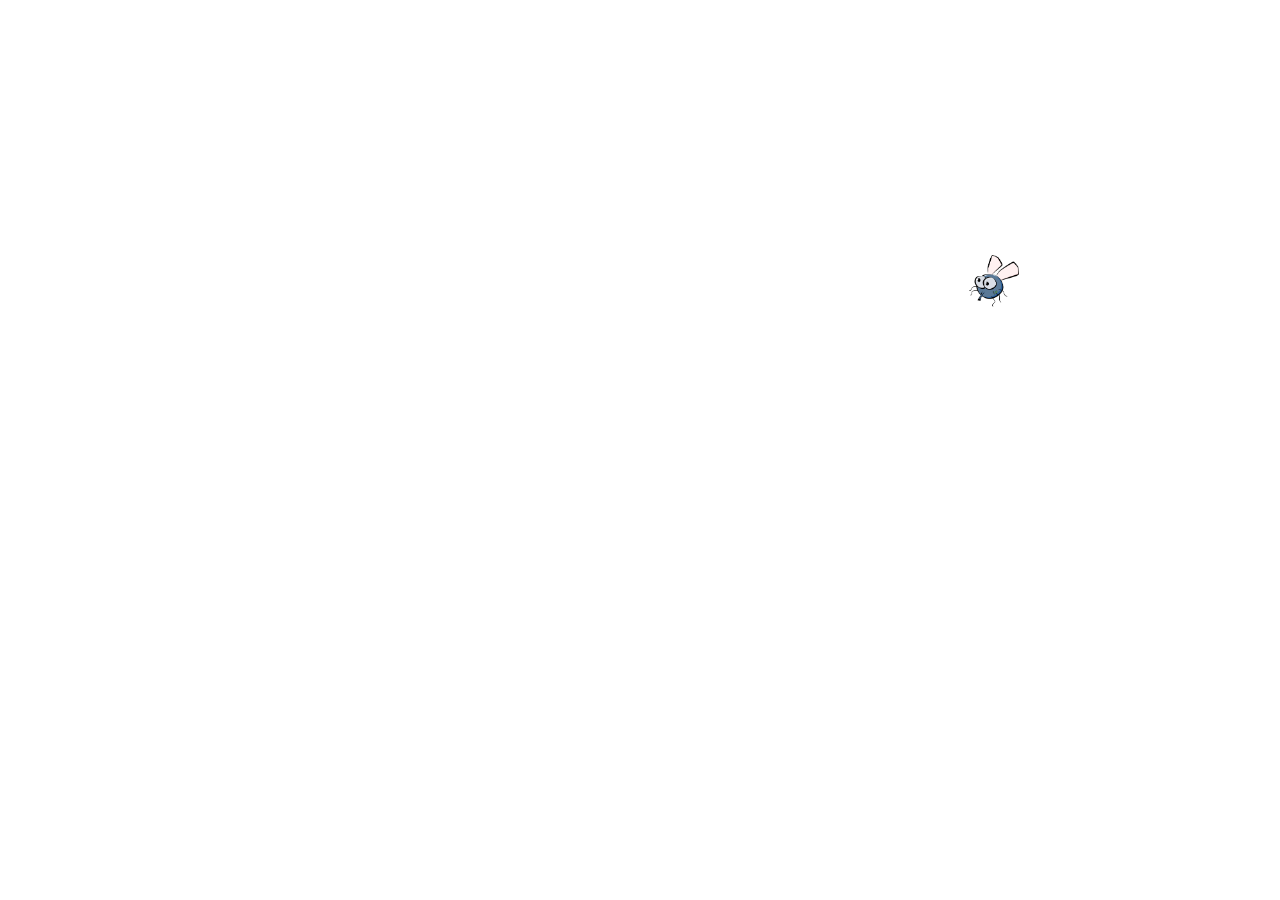
==== app.html @ ed1d7646 "Criando a estrutura do App e implementando js" ====
<!DOCTYPE html>
<html lang="pt_br">
<head>
    <meta charset="UTF-8">
    <meta http-equiv="X-UA-Compatible" content="IE=edge">
    <meta name="viewport" content="width=device-width, initial-scale=1.0">
    <link rel="stylesheet" href="./css/style.css">
    <title>Mata Mosquito</title>
   
</head>
<body onresize="ajustaTAmanhoPalcoJogo()">
    
</body>
 <script src="./jogo.js"></script>

</html>
---- css/style.css ----
.mosca{
    width: 50px;
}
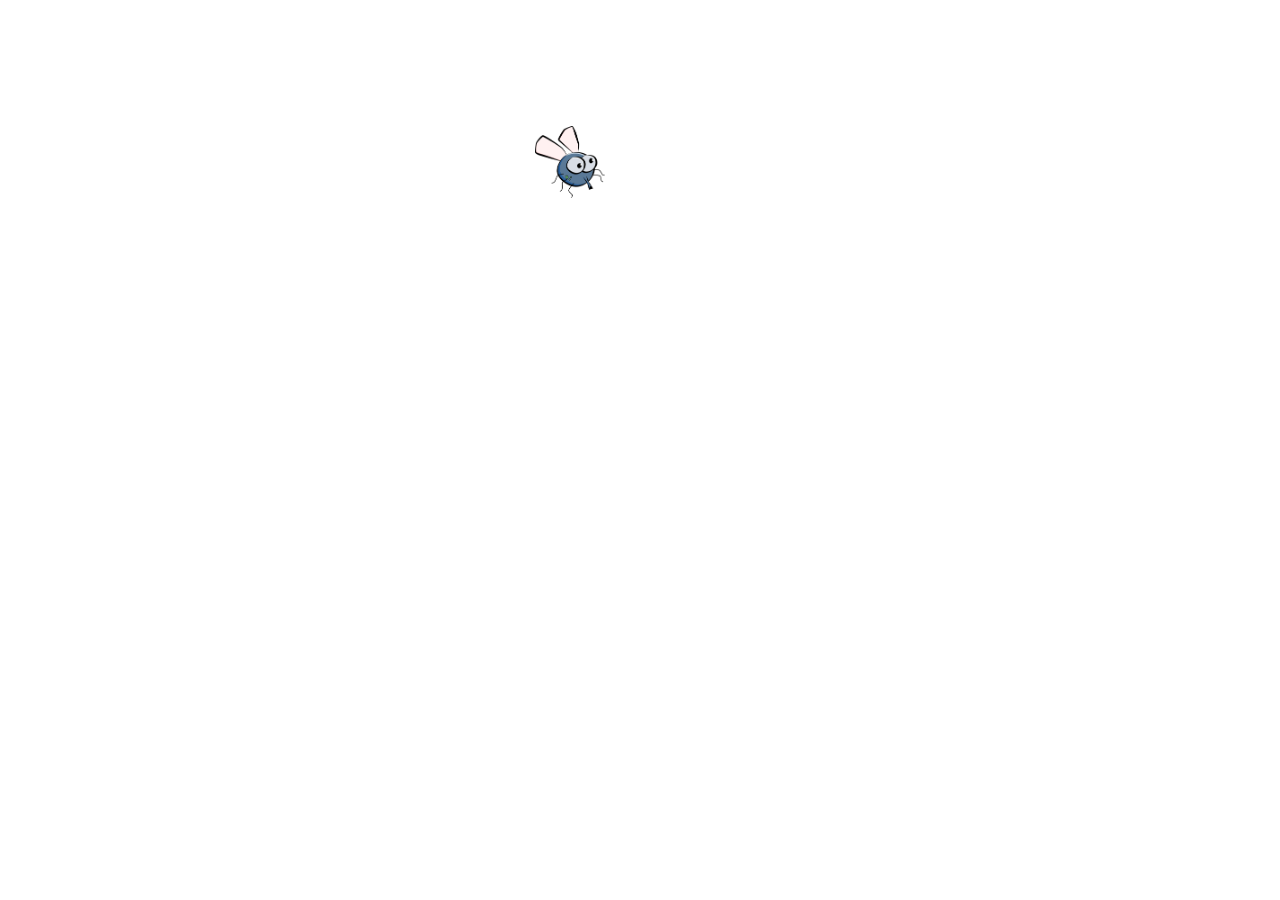
==== commit b21da2b1: "atribuindo função de tamanho aleatório e posição de lados no vertice X  também aleatório, além de in" ====
--- a/app.html
+++ b/app.html
@@ -5,12 +5,15 @@
     <meta http-equiv="X-UA-Compatible" content="IE=edge">
     <meta name="viewport" content="width=device-width, initial-scale=1.0">
     <link rel="stylesheet" href="./css/style.css">
+    <script src="./jogo.js">     </script>
     <title>Mata Mosquito</title>
    
 </head>
 <body onresize="ajustaTAmanhoPalcoJogo()">
     
 </body>
- <script src="./jogo.js"></script>
+ <script>
+    posicaoRandomica()
+ </script>
 
 </html>--- a/css/style.css
+++ b/css/style.css
@@ -1,3 +1,18 @@
-.mosca{
+.mosca1{
     width: 50px;
+}
+.mosca2{
+    width: 70px;
+}
+.mosca3{
+    width: 90px;
+}
+
+
+.ladoA{
+    transform: scaleX(1);
+}
+
+.ladoB{
+    transform: scaleX(-1);
 }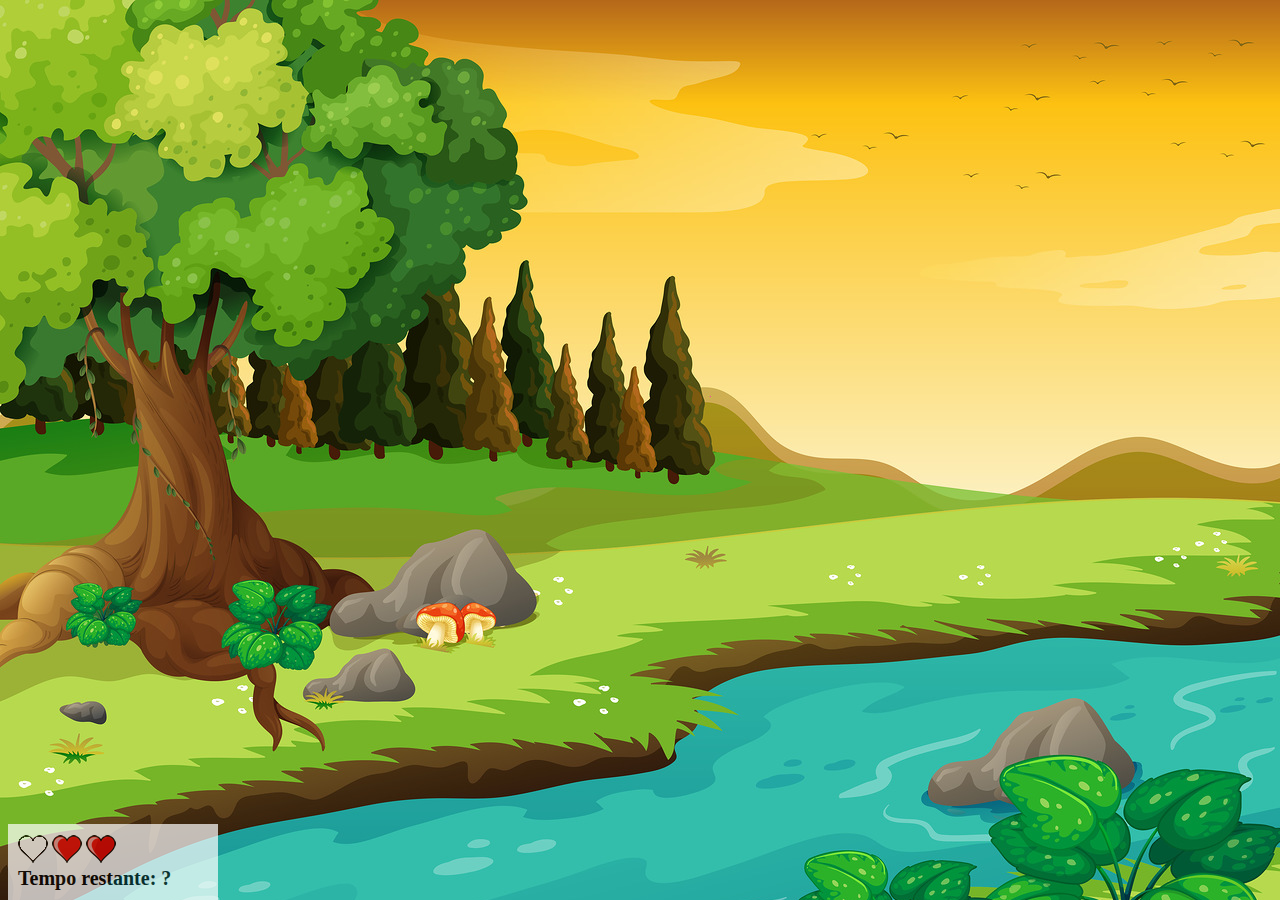
==== commit 12b6ea8f: "criando cenario" ====
--- a/app.html
+++ b/app.html
@@ -10,10 +10,24 @@
    
 </head>
 <body onresize="ajustaTAmanhoPalcoJogo()">
+
+
+    <section class="painel">
+        <div class="vidas">
+            <img src="./imagens/coracao_vazio.png" alt="">
+            <img src="./imagens/coracao_cheio.png" alt="">
+            <img src="./imagens/coracao_cheio.png" alt="">
+        </div>
+
+        <div class="cronometro">Tempo restante: ?</div>
+    </section>
     
 </body>
  <script>
-    posicaoRandomica()
+    setInterval(function(){
+          posicaoRandomica()
+    }, 1000)
+  
  </script>
 
 </html>--- a/css/style.css
+++ b/css/style.css
@@ -1,3 +1,16 @@
+
+
+body{
+    background-image: url(../imagens/bg.jpg);
+    background-repeat: no-repeat;
+    background: size 100vh;
+    height: 100%;
+  
+
+}
+
+
+
 .mosca1{
     width: 50px;
 }
@@ -15,4 +28,28 @@
 
 .ladoB{
     transform: scaleX(-1);
+}
+
+
+.painel{
+    width: 190px;
+
+    position: absolute;
+  
+    padding: 10px;
+    bottom: 0px;
+    border-top: solid 1px #fff;
+    background-color: #fff;
+    opacity: 0.7;
+
+}
+
+.vidas{
+    float: left;
+}
+
+.cronometro{
+    float: left;
+    font-size: 20px;
+    font-weight: bold;
 }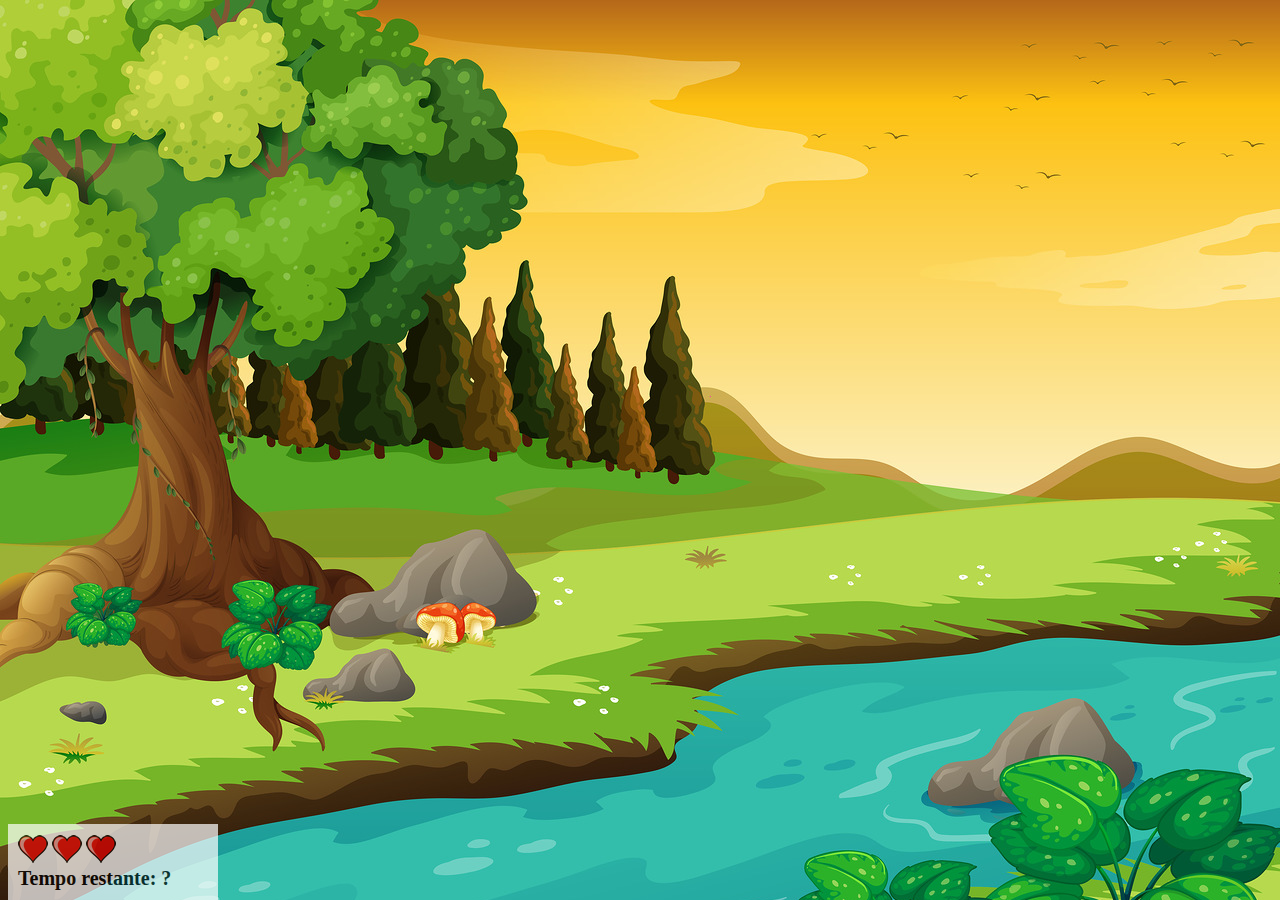
==== commit 7b95684e: "controlando pontos de vida" ====
--- a/app.html
+++ b/app.html
@@ -14,9 +14,9 @@
 
     <section class="painel">
         <div class="vidas">
-            <img src="./imagens/coracao_vazio.png" alt="">
-            <img src="./imagens/coracao_cheio.png" alt="">
-            <img src="./imagens/coracao_cheio.png" alt="">
+            <img id="v1" src="./imagens/coracao_cheio.png" alt="">
+            <img id="v2" src="./imagens/coracao_cheio.png" alt="">
+            <img id="v3"src="./imagens/coracao_cheio.png" alt="">
         </div>
 
         <div class="cronometro">Tempo restante: ?</div>
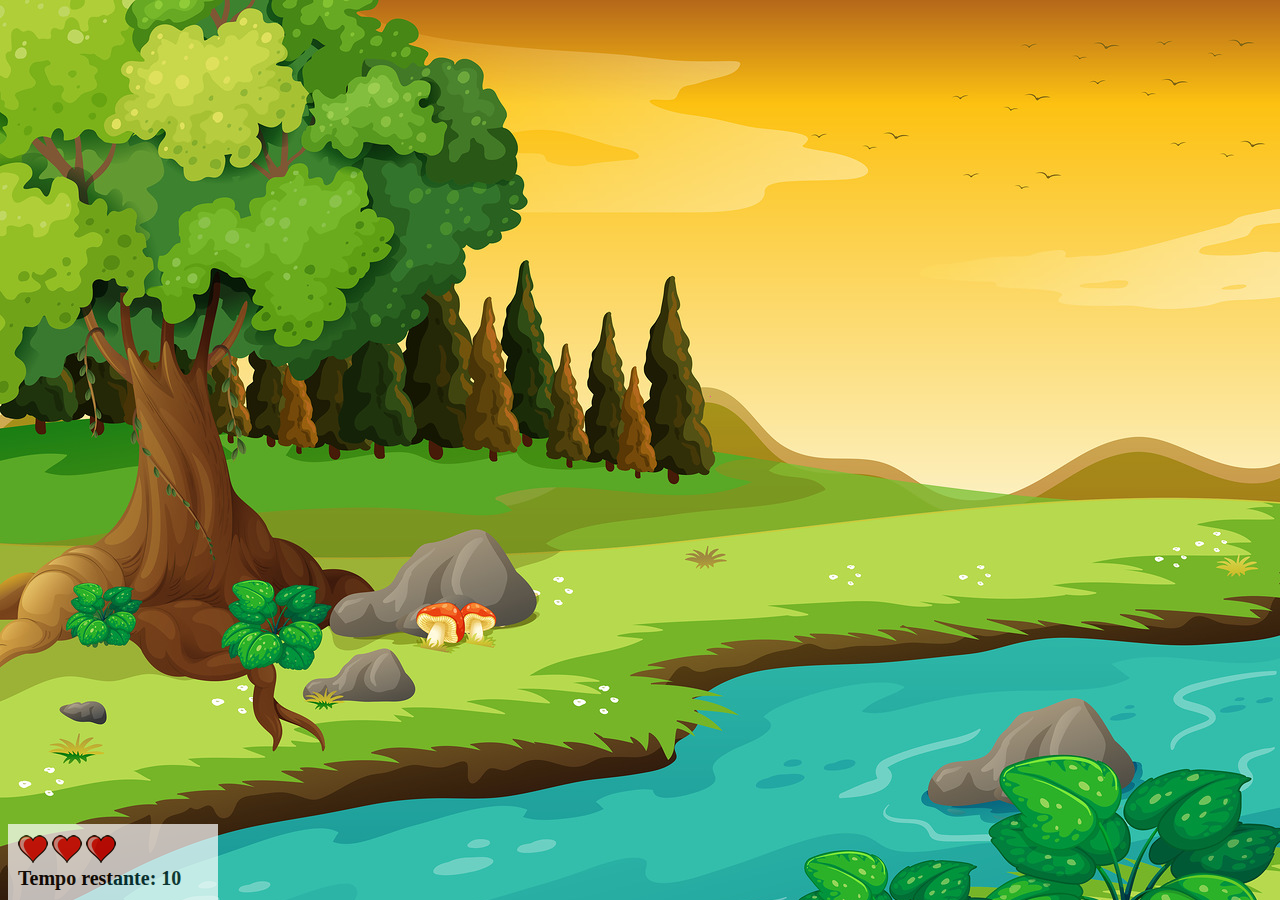
==== commit a13d8472: "implementando cronometro" ====
--- a/app.html
+++ b/app.html
@@ -19,12 +19,13 @@
             <img id="v3"src="./imagens/coracao_cheio.png" alt="">
         </div>
 
-        <div class="cronometro">Tempo restante: ?</div>
+        <div class="cronometro">Tempo restante: <span id="cronometro"></span></div>
     </section>
     
 </body>
  <script>
-    setInterval(function(){
+      document.getElementById('cronometro').innerHTML = tempo
+   let criaMosca = setInterval(function(){
           posicaoRandomica()
     }, 1000)
   
--- a/css/style.css
+++ b/css/style.css
@@ -3,7 +3,7 @@
 body{
     background-image: url(../imagens/bg.jpg);
     background-repeat: no-repeat;
-    background: size 100vh;
+    background-size:  100%;
     height: 100%;
   
 
@@ -33,9 +33,7 @@
 
 .painel{
     width: 190px;
-
     position: absolute;
-  
     padding: 10px;
     bottom: 0px;
     border-top: solid 1px #fff;
